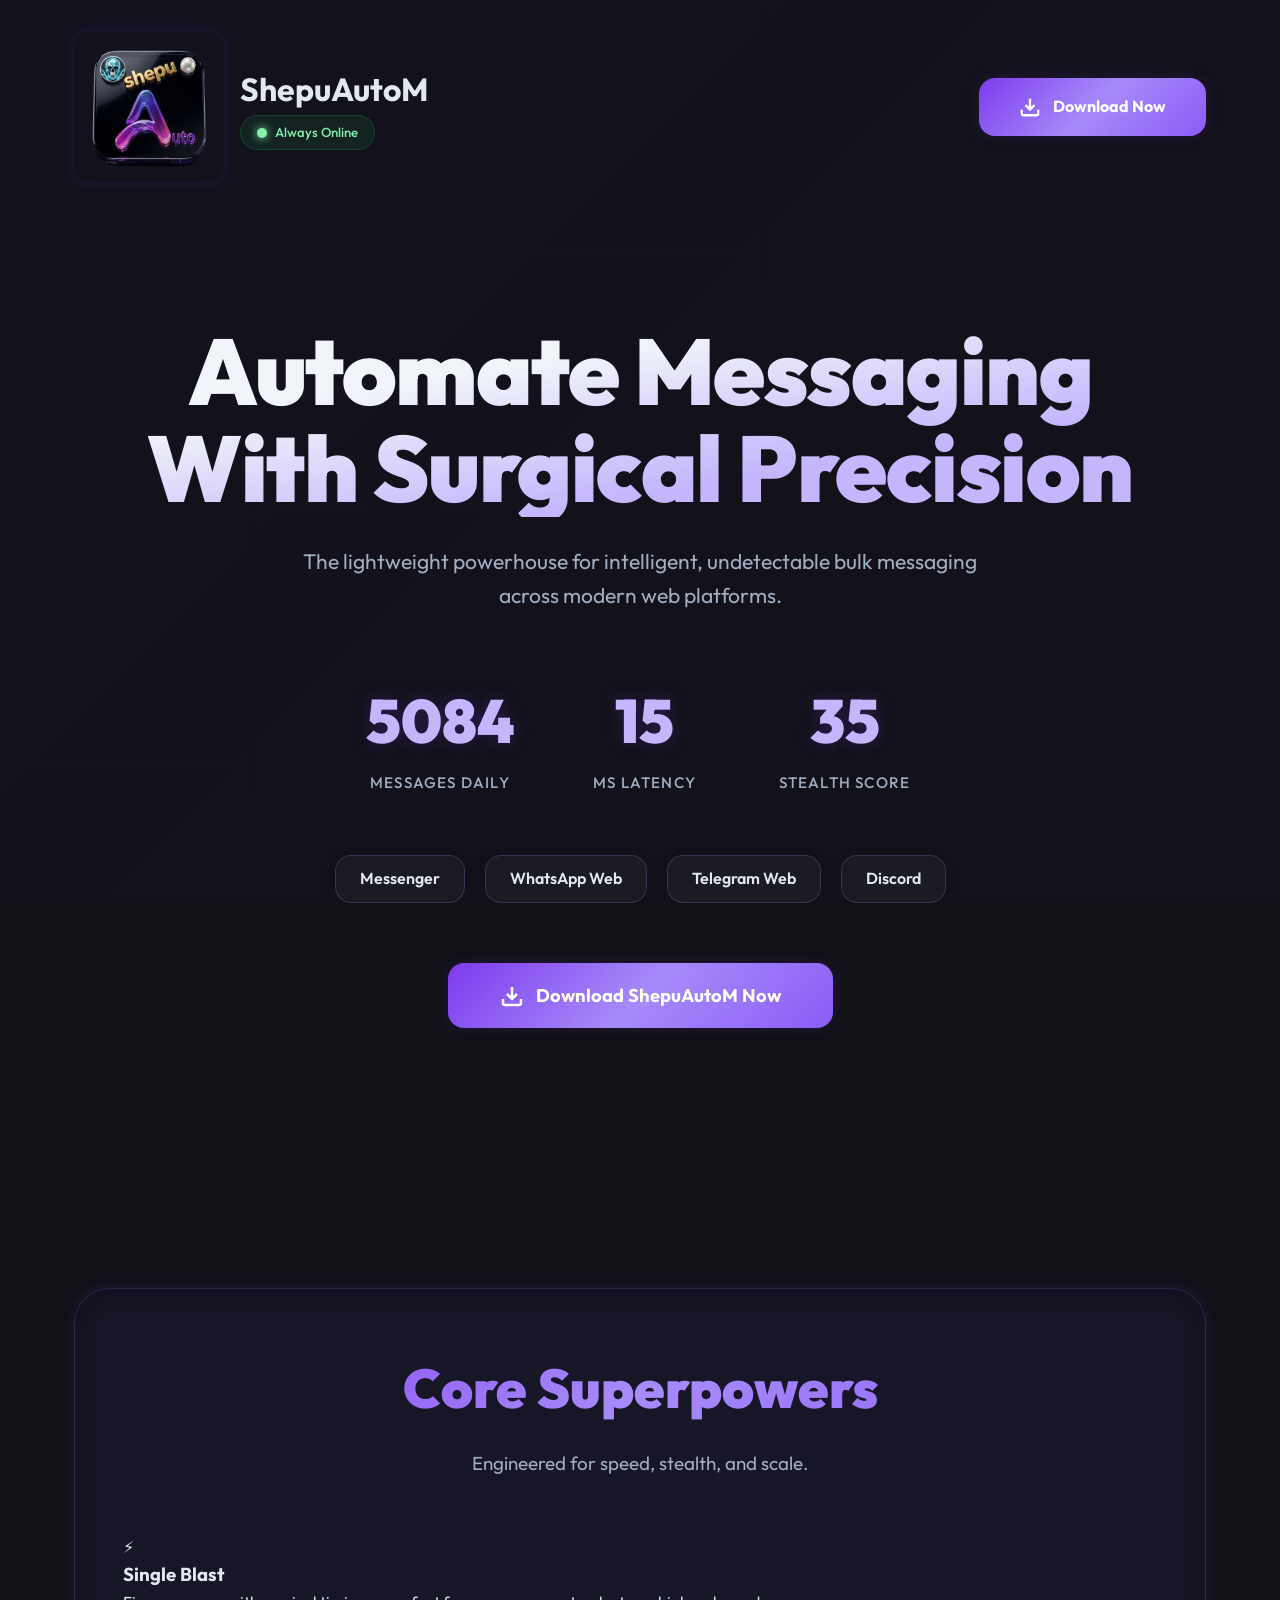
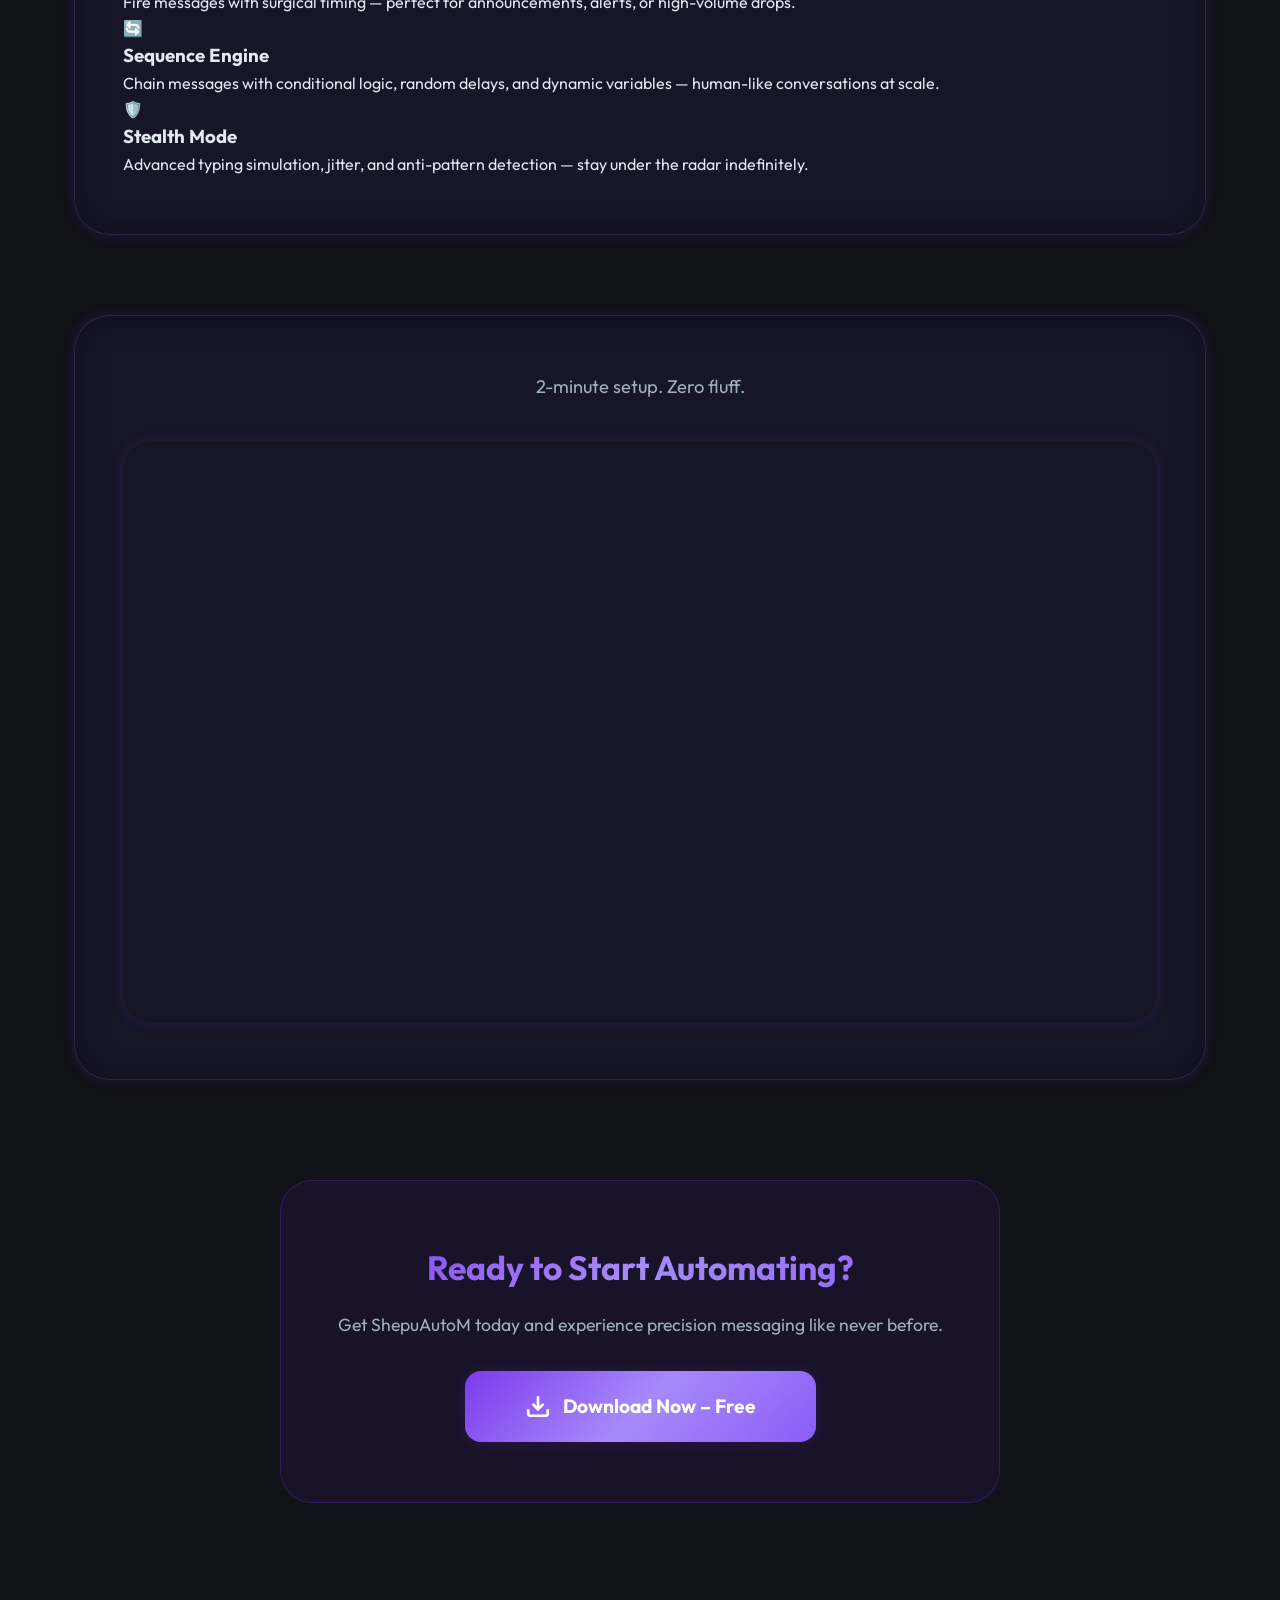
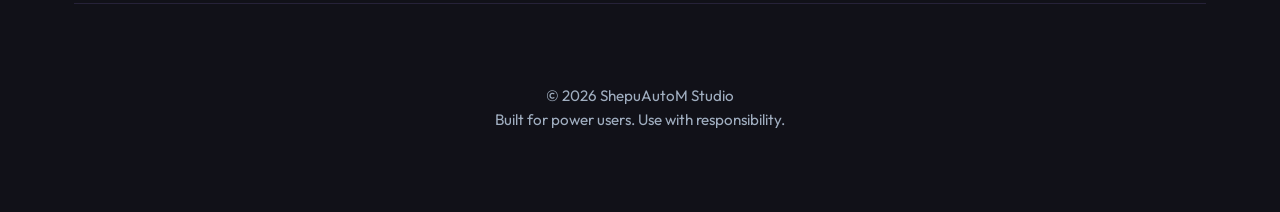
==== ShepuAM.html @ 9ce7b0dc "Add files via upload" ====
<!DOCTYPE html>
<html lang="en">
<head>
    <meta charset="UTF-8">
    <meta name="viewport" content="width=device-width, initial-scale=1.0">
    <title>ShepuAutoM | Precision Messaging Automation</title>
    <link href="https://fonts.googleapis.com/css2?family=Outfit:wght@300;400;500;600;700;800;900&display=swap" rel="stylesheet">
    <link href="https://unpkg.com/aos@2.3.1/dist/aos.css" rel="stylesheet">
    <style>
        :root {
            --bg-main: #111118;
            --bg-card: rgba(25, 25, 45, 0.75);
            --primary: #7c3aed;
            --primary-light: #c4b5fd;
            --primary-dark: #5b21b6;
            --accent: #a78bfa;
            --gradient: linear-gradient(135deg, #7c3aed 0%, #a78bfa 50%, #8b5cf6 100%);
            --gradient-glow: linear-gradient(135deg, rgba(124,58,237,0.12) 0%, rgba(167,139,250,0.08) 100%);
            --text-main: #e2e8f0;
            --text-muted: #a0aec0;
            --border: rgba(167, 139, 250, 0.14);
            --glow: 0 0 14px rgba(124, 58, 237, 0.16);
        }
        * { margin:0; padding:0; box-sizing:border-box; }
        body {
            background: var(--bg-main);
            color: var(--text-main);
            font-family: 'Outfit', system-ui, sans-serif;
            line-height: 1.6;
            min-height: 100vh;
            overflow-x: hidden;
            position: relative;
        }
        body::before {
            content: '';
            position: fixed;
            inset: 0;
            background: var(--gradient-glow);
            opacity: 0.18;
            z-index: -2;
            animation: gradientFlow 28s ease infinite;
        }
        @keyframes gradientFlow {
            0% { background-position: 0% 50%; }
            50% { background-position: 100% 50%; }
            100% { background-position: 0% 50%; }
        }
        .container {
            max-width: 1180px;
            margin: 0 auto;
            padding: 0 24px;
        }
        header {
            display: flex;
            justify-content: space-between;
            align-items: center;
            padding: 32px 0 100px;
        }
        .logo {
            width: 150px;
            height: 150px;
            border-radius: 16px;
            transition: all 0.5s ease;
            box-shadow: var(--glow);
        }
        .logo:hover {
            transform: scale(1.08);
            box-shadow: 0 0 24px rgba(124,58,237,0.28);
        }
        .brand-text h1 {
            font-size: 1.8rem;
            font-weight: 800;
            letter-spacing: -0.5px;
            background: var(--gradient);
            -webkit-background-clip: text;
            -webkit-text-fill-color: transparent;
        }
        .status-badge {
            display: inline-flex;
            align-items: center;
            gap: 8px;
            background: rgba(34,197,94,0.1);
            color: #86efac;
            padding: 6px 16px;
            border-radius: 999px;
            font-size: 0.82rem;
            font-weight: 500;
            border: 1px solid rgba(34,197,94,0.2);
            backdrop-filter: blur(8px);
        }
        .pulse {
            width: 10px; height: 10px;
            background: #86efac;
            border-radius: 50%;
            box-shadow: 0 0 10px #86efac;
            animation: pulse 2.4s infinite;
        }
        @keyframes pulse { 0%,100% { transform: scale(1); opacity: 1; } 50% { transform: scale(1.3); opacity: 0.5; } }

        /* Button styles (unchanged) */
        .btn-primary {
            display: inline-flex;
            align-items: center;
            gap: 12px;
            background: var(--gradient);
            color: white;
            font-weight: 700;
            padding: 16px 40px;
            border-radius: 16px;
            text-decoration: none;
            transition: all 0.45s cubic-bezier(0.22, 1, 0.36, 1);
            box-shadow: var(--glow);
            border: none;
            position: relative;
            overflow: hidden;
            isolation: isolate;
        }
        .btn-primary::before {
            content: '';
            position: absolute;
            inset: 0;
            background: linear-gradient(120deg, transparent 35%, rgba(255,255,255,0.35) 45%, rgba(255,255,255,0.12) 55%, transparent 65%);
            transform: translateX(-120%) skewX(-20deg);
            transition: transform 0.9s ease;
        }
        .btn-primary::after {
            content: '';
            position: absolute;
            inset: -2px;
            border-radius: 18px;
            background: var(--gradient);
            z-index: -1;
            filter: blur(12px);
            opacity: 0.4;
            transition: all 0.5s ease;
        }
        .btn-primary:hover {
            transform: translateY(-3px) scale(1.03);
            box-shadow: 0 16px 36px -8px rgba(124,58,237,0.55);
        }
        .btn-primary:hover::before {
            transform: translateX(120%) skewX(-20deg);
        }
        .btn-primary:hover::after {
            opacity: 0.75;
            filter: blur(18px);
        }

        .platform-tag {
            background: rgba(255,255,255,0.04);
            backdrop-filter: blur(12px);
            padding: 10px 24px;
            border-radius: 16px;
            border: 1px solid rgba(167,139,250,0.22);
            transition: all 0.4s cubic-bezier(0.4, 0, 0.2, 1);
            font-weight: 600;
            color: var(--text-main);
            box-shadow: 0 4px 12px rgba(0,0,0,0.15);
            position: relative;
            overflow: hidden;
        }
        .platform-tag:hover {
            background: rgba(124,58,237,0.14);
            border-color: var(--primary-light);
            color: white;
            transform: translateY(-3px);
            box-shadow: 0 12px 28px -8px rgba(124,58,237,0.35);
        }

        #fab {
            position: fixed;
            bottom: 40px;
            right: 40px;
            z-index: 999;
            width: 76px;
            height: 76px;
            border-radius: 50%;
            background: var(--gradient);
            color: white;
            display: none;
            align-items: center;
            justify-content: center;
            box-shadow: var(--glow), 0 12px 40px rgba(0,0,0,0.45);
            transition: all 0.4s cubic-bezier(0.34, 1.56, 0.64, 1);
            border: 1px solid rgba(255,255,255,0.08);
        }
        #fab:hover {
            transform: scale(1.15) translateY(-6px);
            box-shadow: 0 20px 50px -10px rgba(124,58,237,0.6);
        }

        .hero {
            text-align: center;
            padding: 40px 0 120px;
        }
        .hero h2 {
            font-size: clamp(3.2rem, 8vw, 5.8rem);
            font-weight: 900;
            line-height: 1.05;
            margin-bottom: 28px;
            background: linear-gradient(to bottom right, #f1f5f9 30%, #c4b5fd 70%);
            -webkit-background-clip: text;
            -webkit-text-fill-color: transparent;
            letter-spacing: -1.5px;
        }
        .hero p {
            font-size: 1.32rem;
            color: var(--text-muted);
            max-width: 680px;
            margin: 0 auto 48px;
        }
        .stats-container {
            display: flex;
            justify-content: center;
            gap: 60px;
            flex-wrap: wrap;
            margin: 60px 0;
        }
        .stat-item {
            text-align: center;
            min-width: 140px;
        }
        .stat-number {
            font-size: 3.8rem;
            font-weight: 900;
            color: var(--primary-light);
            display: block;
            text-shadow: 0 0 16px rgba(124,58,237,0.25);
        }
        .stat-label {
            color: var(--text-muted);
            font-size: 0.95rem;
            font-weight: 500;
            letter-spacing: 1.2px;
            text-transform: uppercase;
            margin-top: 8px;
        }

        .glass-panel {
            background: var(--bg-card);
            backdrop-filter: blur(20px);
            border: 1px solid var(--border);
            border-radius: 36px;
            padding: 56px 48px;
            margin: 80px 0;
            box-shadow: var(--glow), inset 0 0 30px rgba(0,0,0,0.35);
            position: relative;
            overflow: hidden;
        }

        .download-middle, .download-bottom {
            text-align: center;
            margin: 60px 0;
        }

        .download-bottom {
            background: rgba(124,58,237,0.08);
            border: 1px solid rgba(124,58,237,0.25);
            border-radius: 32px;
            padding: 60px 30px;
            max-width: 720px;
            margin: 100px auto;
        }

        .download-bottom h3 {
            font-size: 2.1rem;
            margin-bottom: 16px;
            background: var(--gradient);
            -webkit-background-clip: text;
            -webkit-text-fill-color: transparent;
        }

        @media (max-width: 768px) {
            header { flex-direction: column; gap: 40px; text-align: center; }
            .stats-container { gap: 40px; }
            .glass-panel { padding: 40px 24px; }
            #fab { bottom: 24px; right: 24px; width: 64px; height: 64px; }
            .btn-primary { padding: 14px 32px; font-size: 0.98rem; }
        }
    </style>
</head>
<body>
    <a href="https://drive.google.com/file/d/1NY87_z2ZG4lAOijiDplneB8TkOd5PKGq/view" target="_blank" id="fab" title="Download Now">
        <svg width="32" height="32" viewBox="0 0 24 24" fill="none" stroke="currentColor" stroke-width="2.5">
            <path d="M21 15v4a2 2 0 0 1-2 2H5a2 2 0 0 1-2-2v-4"/>
            <polyline points="7 10 12 15 17 10"/>
            <line x1="12" y1="15" x2="12" y2="3"/>
        </svg>
    </a>

    <div class="container">
        <header data-aos="fade-down" data-aos-duration="900">
            <div style="display:flex; align-items:center; gap:16px;">
                <img src="sam.png" alt="ShepuAutoM" class="logo" onerror="this.src='https://via.placeholder.com/100/7c3aed/fff?text=SA'">
                <div>
                    <h1>ShepuAutoM</h1>
                    <div class="status-badge">
                        <span class="pulse"></span>
                        Always Online
                    </div>
                </div>
            </div>
            <a href="https://drive.google.com/file/d/1NY87_z2ZG4lAOijiDplneB8TkOd5PKGq/view" target="_blank" class="btn-primary">
                <svg width="22" height="22" viewBox="0 0 24 24" fill="none" stroke="currentColor" stroke-width="2.5">
                    <path d="M21 15v4a2 2 0 0 1-2 2H5a2 2 0 0 1-2-2v-4"/>
                    <polyline points="7 10 12 15 17 10"/>
                    <line x1="12" y1="15" x2="12" y2="3"/>
                </svg>
                Download Now
            </a>
        </header>

        <section class="hero" data-aos="zoom-in" data-aos-duration="1000">
            <h2>Automate Messaging<br>With Surgical Precision</h2>
            <p>The lightweight powerhouse for intelligent, undetectable bulk messaging across modern web platforms.</p>

            <div class="stats-container" data-aos="fade-up" data-aos-delay="200">
                <div class="stat-item"><span class="stat-number" data-target="15000">0</span><span class="stat-label">Messages Daily</span></div>
                <div class="stat-item"><span class="stat-number" data-target="42">0</span><span class="stat-label">ms Latency</span></div>
                <div class="stat-item"><span class="stat-number" data-target="100">0</span><span class="stat-label">Stealth Score</span></div>
            </div>

            <div style="display:flex; justify-content:center; gap:20px; flex-wrap:wrap;" data-aos="fade-up" data-aos-delay="300">
                <span class="platform-tag">Messenger</span>
                <span class="platform-tag">WhatsApp Web</span>
                <span class="platform-tag">Telegram Web</span>
                <span class="platform-tag">Discord</span>
            </div>

            <!-- Middle Download Button -->
            <div class="download-middle" data-aos="fade-up" data-aos-delay="400">
                <a href="https://drive.google.com/file/d/1NY87_z2ZG4lAOijiDplneB8TkOd5PKGq/view" target="_blank" class="btn-primary" style="font-size:1.15rem; padding:18px 52px;">
                    <svg width="24" height="24" viewBox="0 0 24 24" fill="none" stroke="currentColor" stroke-width="2.5">
                        <path d="M21 15v4a2 2 0 0 1-2 2H5a2 2 0 0 1-2-2v-4"/>
                        <polyline points="7 10 12 15 17 10"/>
                        <line x1="12" y1="15" x2="12" y2="3"/>
                    </svg>
                    Download ShepuAutoM Now
                </a>
            </div>
        </section>

        <section class="glass-panel" data-aos="fade-up" data-aos-duration="900">
            <div style="text-align:center; margin-bottom:56px;">
                <h2 style="font-size: clamp(2.2rem, 5vw, 3.4rem); font-weight:900; background: var(--gradient); -webkit-background-clip: text; -webkit-text-fill-color: transparent;">
                    Core Superpowers
                </h2>
                <p style="color:var(--text-muted); font-size:1.18rem; max-width:640px; margin:16px auto 0;">Engineered for speed, stealth, and scale.</p>
            </div>
            <div class="features-grid">
                <div class="feature-card" data-aos="fade-right" data-aos-delay="100">
                    <span class="icon">⚡</span>
                    <h3>Single Blast</h3>
                    <p>Fire messages with surgical timing — perfect for announcements, alerts, or high-volume drops.</p>
                </div>
                <div class="feature-card" data-aos="fade-up" data-aos-delay="180">
                    <span class="icon">🔄</span>
                    <h3>Sequence Engine</h3>
                    <p>Chain messages with conditional logic, random delays, and dynamic variables — human-like conversations at scale.</p>
                </div>
                <div class="feature-card" data-aos="fade-left" data-aos-delay="260">
                    <span class="icon">🛡️</span>
                    <h3>Stealth Mode</h3>
                    <p>Advanced typing simulation, jitter, and anti-pattern detection — stay under the radar indefinitely.</p>
                </div>
            </div>
        </section>

        <section class="glass-panel" data-aos="fade-up" data-aos-duration="900">
            <div style="text-align:center; margin-bottom:40px;">
                <h2 style="font-size:2.6rem; font-weight:800;"></h2>
                <p style="color:var(--text-muted); font-size:1.15rem;">2-minute setup. Zero fluff.</p>
            </div>
            <div style="border-radius:28px; overflow:hidden; box-shadow: var(--glow);">
                <div style="position:relative; padding-bottom:56.25%; height:0;">
                    <iframe style="position:absolute; top:0; left:0; width:100%; height:100%;" src="https://www.youtube.com/embed/lpdab4LxaXo" title="ShepuAutoM Demo" frameborder="0" allowfullscreen></iframe>
                </div>
            </div>
        </section>

        <!-- Bottom Download Section -->
        <div class="download-bottom" data-aos="fade-up" data-aos-delay="200">
            <h3>Ready to Start Automating?</h3>
            <p style="color:var(--text-muted); margin-bottom:32px; font-size:1.1rem;">Get ShepuAutoM today and experience precision messaging like never before.</p>
            <a href="https://drive.google.com/file/d/1NY87_z2ZG4lAOijiDplneB8TkOd5PKGq/view" target="_blank" class="btn-primary" style="font-size:1.2rem; padding:20px 60px;">
                <svg width="26" height="26" viewBox="0 0 24 24" fill="none" stroke="currentColor" stroke-width="2.5">
                    <path d="M21 15v4a2 2 0 0 1-2 2H5a2 2 0 0 1-2-2v-4"/>
                    <polyline points="7 10 12 15 17 10"/>
                    <line x1="12" y1="15" x2="12" y2="3"/>
                </svg>
                Download Now – Free
            </a>
        </div>

        <footer style="text-align:center; padding:80px 0; color:var(--text-muted); border-top:1px solid var(--border); font-size:0.95rem;">
            <p>© 2026 ShepuAutoM Studio<br>Built for power users. Use with responsibility.</p>
        </footer>
    </div>

    <script src="https://unpkg.com/aos@2.3.1/dist/aos.js"></script>
    <script>
        AOS.init({ duration: 900, once: true, easing: 'ease-out-cubic' });

        // Counter animation
        const counters = document.querySelectorAll('.stat-number');
        const speed = 180;
        function animateCounters() {
            counters.forEach(el => {
                const target = +el.getAttribute('data-target');
                let count = +el.innerText;
                const increment = target / speed;
                const update = () => {
                    if (count < target) {
                        count += increment;
                        el.innerText = Math.ceil(count);
                        requestAnimationFrame(update);
                    } else {
                        el.innerText = target + (target === 100 ? '' : '+');
                    }
                };
                update();
            });
        }
        const obs = new IntersectionObserver(([e]) => {
            if (e.isIntersecting) animateCounters();
        }, { threshold: 0.6 });
        obs.observe(document.querySelector('.stats-container'));

        // FAB scroll show
        window.addEventListener('scroll', () => {
            document.getElementById('fab').style.display = (window.scrollY > 500) ? 'flex' : 'none';
        });
    </script>
</body>
</html>
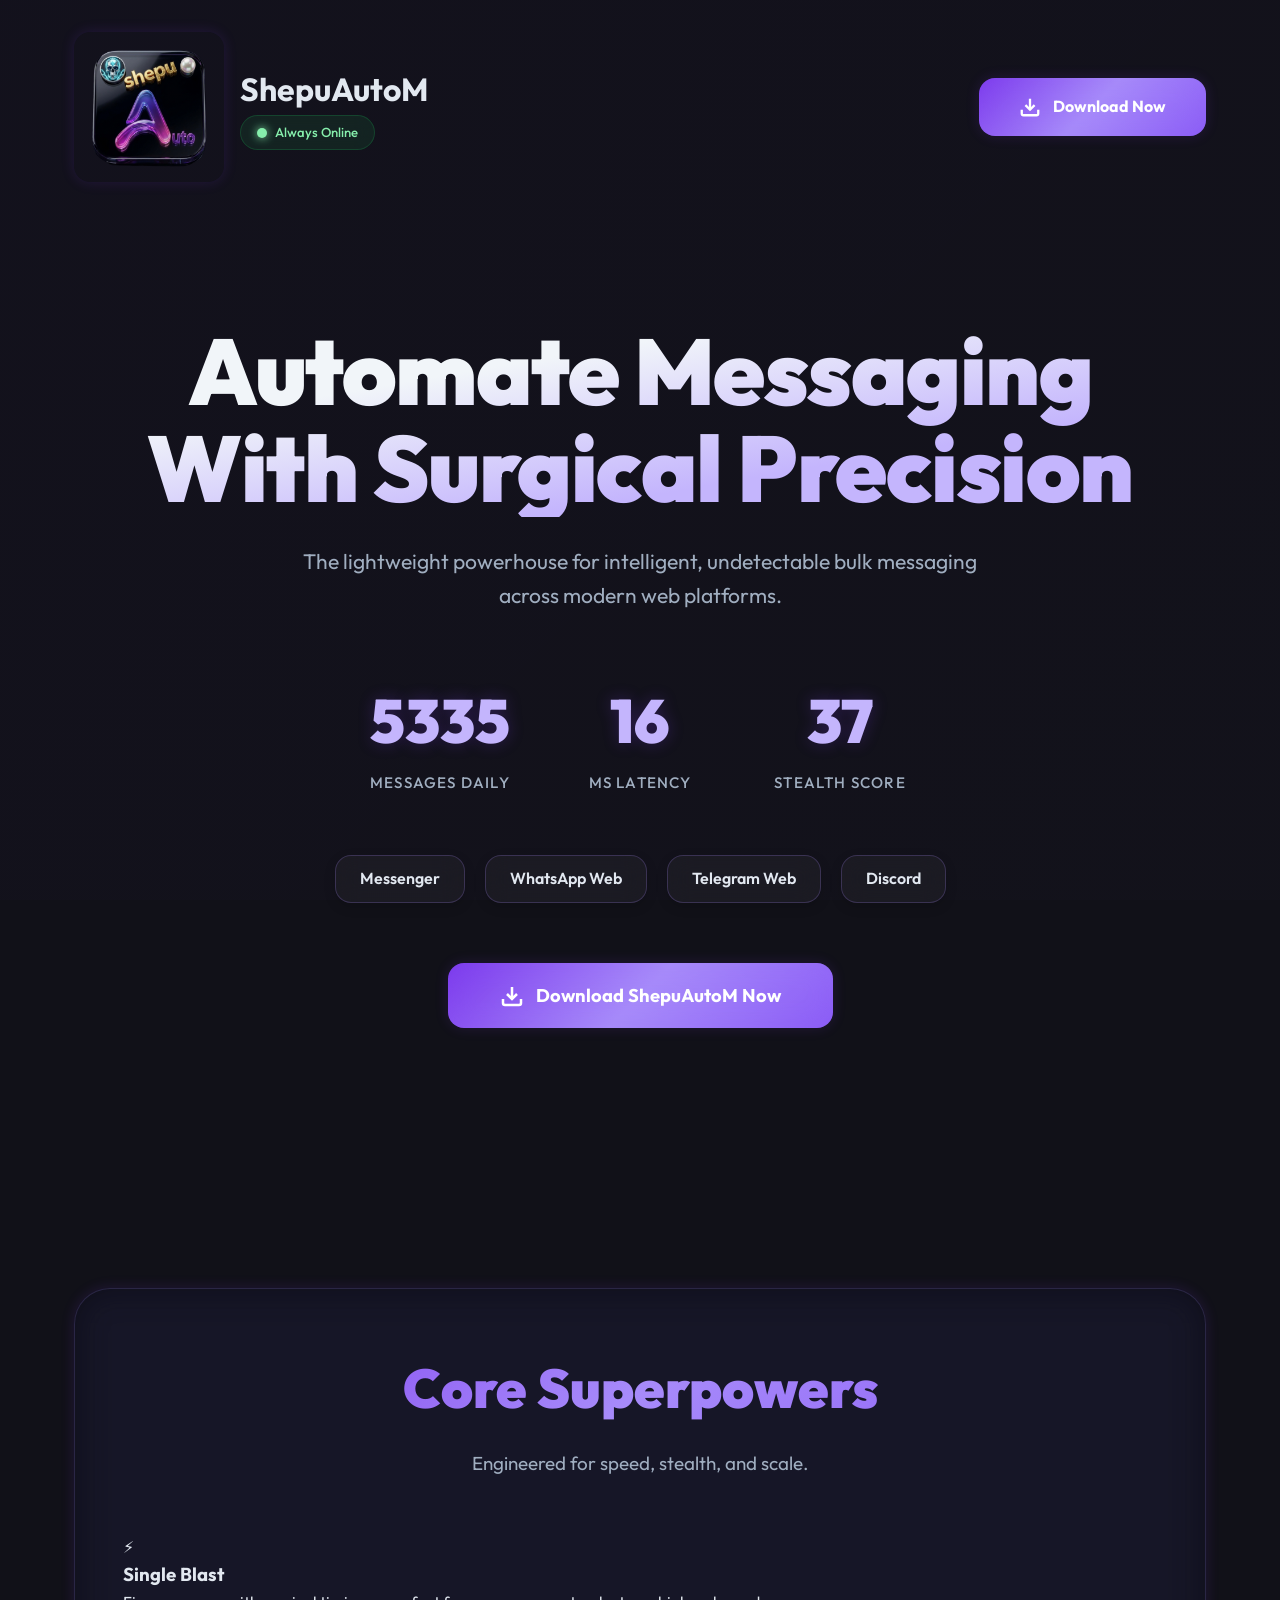
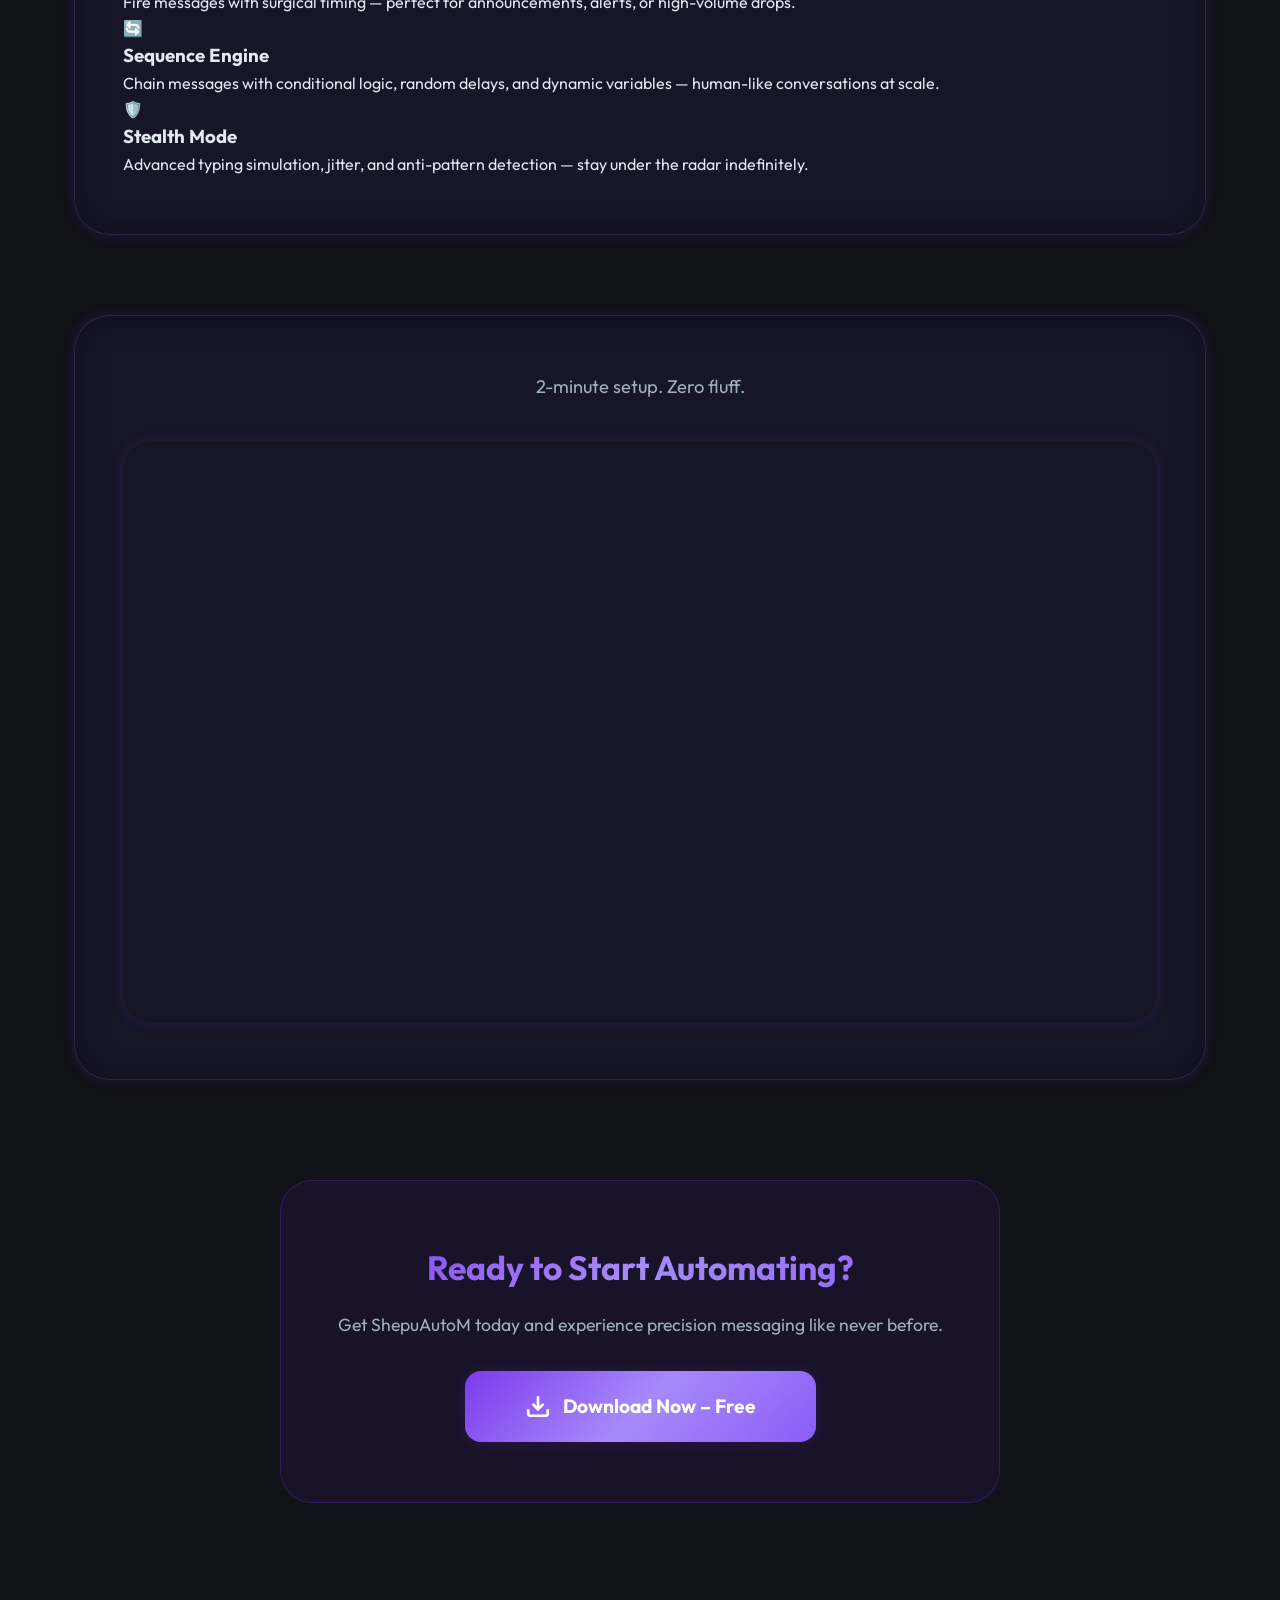
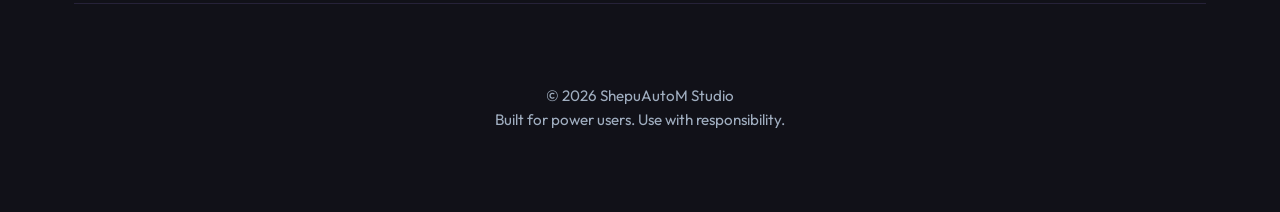
==== commit 16ac148c: "Add files via upload" ====
--- a/ShepuAM.html
+++ b/ShepuAM.html
@@ -277,6 +277,172 @@
             #fab { bottom: 24px; right: 24px; width: 64px; height: 64px; }
             .btn-primary { padding: 14px 32px; font-size: 0.98rem; }
         }
+
+        /* Download Modal Styles */
+        .download-modal {
+            display: none;
+            position: fixed;
+            z-index: 1000;
+            left: 0;
+            top: 0;
+            width: 100%;
+            height: 100%;
+            background-color: rgba(10, 10, 15, 0.85);
+            backdrop-filter: blur(12px);
+            align-items: center;
+            justify-content: center;
+            animation: fadeIn 0.4s cubic-bezier(0.16, 1, 0.3, 1);
+        }
+        @keyframes fadeIn {
+            from { opacity: 0; }
+            to { opacity: 1; }
+        }
+        .download-modal-content {
+            background: linear-gradient(145deg, #181825, #0f0f15);
+            border: 2px solid var(--border);
+            border-radius: 28px;
+            width: 90%;
+            max-width: 550px;
+            padding: 35px 30px;
+            box-shadow: 0 20px 45px rgba(124, 58, 237, 0.2);
+            position: relative;
+            animation: slideUpModal 0.5s cubic-bezier(0.16, 1, 0.3, 1);
+            color: var(--text-main);
+            box-sizing: border-box;
+        }
+        @keyframes slideUpModal {
+            from { transform: translateY(40px); opacity: 0; }
+            to { transform: translateY(0); opacity: 1; }
+        }
+        .close-download-modal {
+            position: absolute;
+            top: 20px;
+            right: 25px;
+            color: var(--text-muted);
+            font-size: 30px;
+            font-weight: bold;
+            cursor: pointer;
+            transition: color 0.3s, transform 0.3s;
+        }
+        .close-download-modal:hover {
+            color: var(--primary-light);
+            transform: scale(1.1);
+        }
+        .modal-header {
+            text-align: center;
+            margin-bottom: 30px;
+        }
+        .modal-header h2 {
+            font-size: 2.2rem;
+            margin: 0 0 10px 0;
+            background: var(--gradient);
+            -webkit-background-clip: text;
+            -webkit-text-fill-color: transparent;
+            font-weight: 800;
+        }
+        .modal-header p {
+            color: var(--text-muted);
+            font-size: 1.05rem;
+            margin: 0;
+        }
+        .version-options {
+            display: flex;
+            flex-direction: column;
+            gap: 20px;
+        }
+        .version-card {
+            background: rgba(255, 255, 255, 0.02);
+            border: 1px solid var(--border);
+            border-radius: 20px;
+            padding: 22px;
+            position: relative;
+            transition: all 0.3s ease;
+            display: flex;
+            flex-direction: column;
+            gap: 12px;
+            text-align: left;
+        }
+        .version-card:hover {
+            background: rgba(124, 58, 237, 0.03);
+            border-color: rgba(124, 58, 237, 0.3);
+            transform: translateY(-3px);
+            box-shadow: 0 10px 20px rgba(124, 58, 237, 0.05);
+        }
+        .version-card.recommended {
+            border: 1.5px solid rgba(124, 58, 237, 0.4);
+            background: rgba(124, 58, 237, 0.02);
+        }
+        .version-card.recommended:hover {
+            border-color: var(--primary-light);
+            box-shadow: 0 10px 25px rgba(124, 58, 237, 0.15);
+        }
+        .version-badge {
+            position: absolute;
+            top: 18px;
+            right: 18px;
+            font-size: 0.75rem;
+            font-weight: 800;
+            padding: 4px 12px;
+            border-radius: 999px;
+            letter-spacing: 1px;
+            background: var(--gradient);
+            color: white;
+            box-shadow: 0 2px 8px rgba(124, 58, 237, 0.3);
+        }
+        .version-badge.old-badge {
+            background: rgba(255, 255, 255, 0.1);
+            color: var(--text-muted);
+            box-shadow: none;
+        }
+        .version-info h3 {
+            font-size: 1.35rem;
+            margin: 0 0 6px 0;
+            color: #fff;
+            font-weight: 700;
+        }
+        .version-info p {
+            font-size: 0.92rem;
+            color: var(--text-muted);
+            margin: 0;
+            line-height: 1.4;
+        }
+        .modal-download-btn {
+            display: flex;
+            align-items: center;
+            justify-content: center;
+            gap: 8px;
+            padding: 12px 20px;
+            border-radius: 12px;
+            text-decoration: none;
+            font-weight: 700;
+            font-size: 1rem;
+            transition: all 0.3s ease;
+        }
+        .modal-download-btn .btn-icon {
+            transition: transform 0.3s ease;
+        }
+        .modal-download-btn:hover .btn-icon {
+            transform: translateY(2px);
+        }
+        .latest-btn {
+            background: var(--gradient);
+            color: white;
+            box-shadow: var(--glow);
+        }
+        .latest-btn:hover {
+            transform: translateY(-2px);
+            box-shadow: 0 8px 24px rgba(124, 58, 237, 0.4);
+            filter: brightness(1.1);
+        }
+        .old-btn {
+            background: rgba(255, 255, 255, 0.05);
+            color: var(--text-main);
+            border: 1px solid var(--border);
+        }
+        .old-btn:hover {
+            background: rgba(255, 255, 255, 0.1);
+            transform: translateY(-2px);
+        }
     </style>
 </head>
 <body>
@@ -395,6 +561,52 @@
         <footer style="text-align:center; padding:80px 0; color:var(--text-muted); border-top:1px solid var(--border); font-size:0.95rem;">
             <p>© 2026 ShepuAutoM Studio<br>Built for power users. Use with responsibility.</p>
         </footer>
+    </div>
+
+    <!-- Download Options Modal -->
+    <div id="downloadModal" class="download-modal">
+        <div class="download-modal-content">
+            <span class="close-download-modal">&times;</span>
+            <div class="modal-header">
+                <h2>Choose App Version</h2>
+                <p>Select the version of ShepuAutoM you wish to install</p>
+            </div>
+            <div class="version-options">
+                <!-- Version 1.1.2 (Latest) -->
+                <div class="version-card recommended">
+                    <div class="version-badge">RECOMMENDED</div>
+                    <div class="version-info">
+                        <h3>v1.1.2-latest (Recommended)</h3>
+                        <p>Latest stable release. Optimized sequence engine and enhanced anti-detection algorithms.</p>
+                    </div>
+                    <a href="https://drive.usercontent.google.com/download?id=12VCcwfMFuctsB7V9lWR3TKo3MQKvVJHb&export=download&authuser=0" class="modal-download-btn latest-btn" target="_blank">
+                        <svg width="20" height="20" viewBox="0 0 24 24" fill="none" stroke="currentColor" stroke-width="2" stroke-linecap="round" stroke-linejoin="round" class="btn-icon">
+                            <path d="M21 15v4a2 2 0 0 1-2 2H5a2 2 0 0 1-2-2v-4"></path>
+                            <polyline points="7 10 12 15 17 10"></polyline>
+                            <line x1="12" y1="15" x2="12" y2="3"></line>
+                        </svg>
+                        Download v1.1.2-latest
+                    </a>
+                </div>
+                
+                <!-- Version 1.1.0 (Old) -->
+                <div class="version-card old">
+                    <div class="version-badge old-badge">OLD</div>
+                    <div class="version-info">
+                        <h3>v1.1.0 (Old)</h3>
+                        <p>Previous stable version of ShepuAutoM. Reliable messaging bulk sender.</p>
+                    </div>
+                    <a href="https://drive.google.com/file/d/1NY87_z2ZG4lAOijiDplneB8TkOd5PKGq/view" target="_blank" class="modal-download-btn old-btn" target="_blank">
+                        <svg width="20" height="20" viewBox="0 0 24 24" fill="none" stroke="currentColor" stroke-width="2" stroke-linecap="round" stroke-linejoin="round" class="btn-icon">
+                            <path d="M21 15v4a2 2 0 0 1-2 2H5a2 2 0 0 1-2-2v-4"></path>
+                            <polyline points="7 10 12 15 17 10"></polyline>
+                            <line x1="12" y1="15" x2="12" y2="3"></line>
+                        </svg>
+                        Download v1.1.0 (Old)
+                    </a>
+                </div>
+            </div>
+        </div>
     </div>
 
     <script src="https://unpkg.com/aos@2.3.1/dist/aos.js"></script>
@@ -430,6 +642,30 @@
         window.addEventListener('scroll', () => {
             document.getElementById('fab').style.display = (window.scrollY > 500) ? 'flex' : 'none';
         });
+
+        // Download Modal logic
+        const downloadModal = document.getElementById('downloadModal');
+        const closeDownload = document.querySelector('.close-download-modal');
+
+        // Show modal on clicking any of the download buttons
+        document.querySelectorAll('a[href="https://drive.google.com/file/d/1NY87_z2ZG4lAOijiDplneB8TkOd5PKGq/view"]').forEach(btn => {
+            btn.addEventListener('click', (e) => {
+                e.preventDefault();
+                downloadModal.style.display = 'flex';
+            });
+        });
+
+        // Close modal
+        closeDownload.addEventListener('click', () => {
+            downloadModal.style.display = 'none';
+        });
+
+        // Close modal on clicking outside content
+        window.addEventListener('click', (e) => {
+            if (e.target === downloadModal) {
+                downloadModal.style.display = 'none';
+            }
+        });
     </script>
 </body>
 </html>
